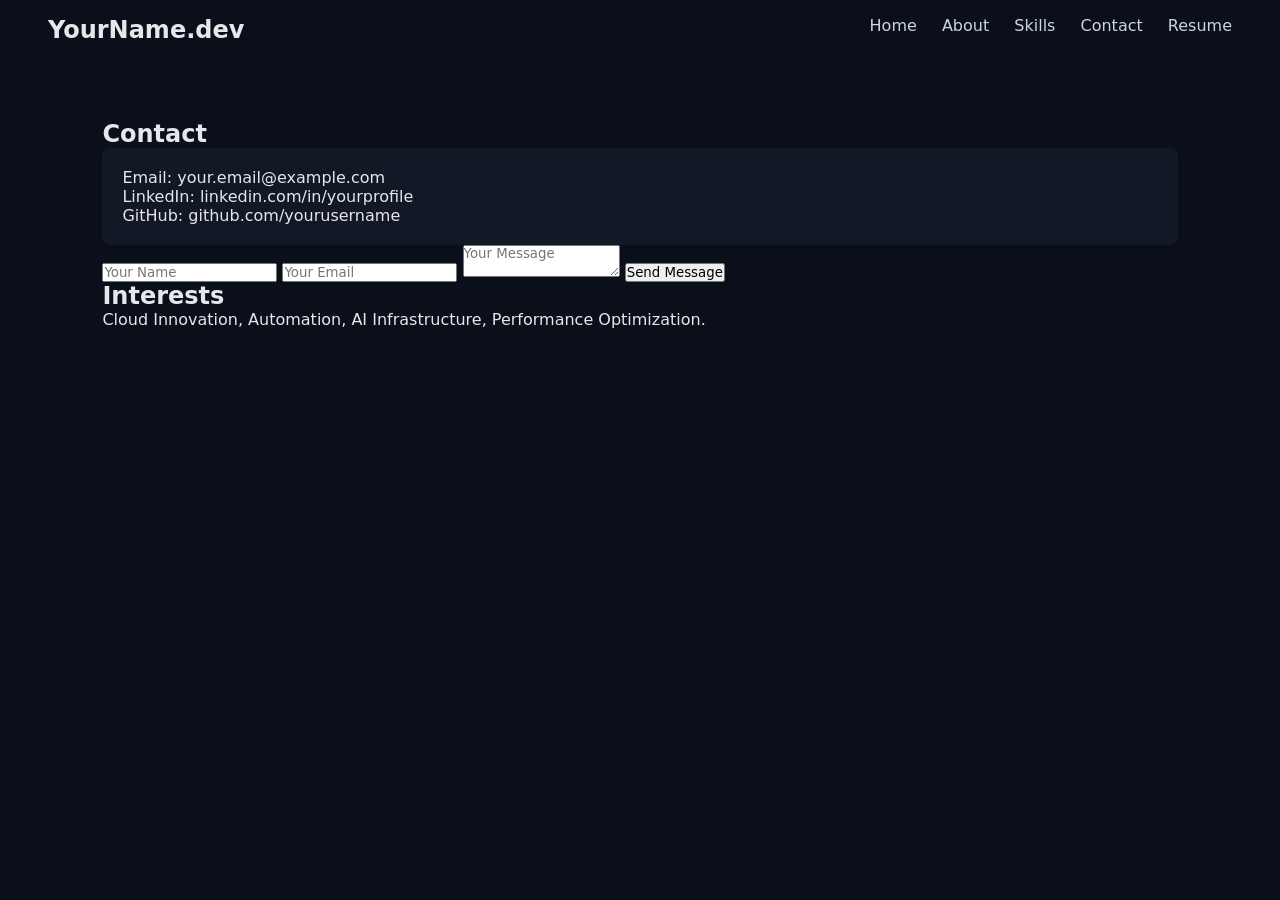
==== contact.html @ be77fde0 "online_profile_v1" ====
<!DOCTYPE html>
<html lang="en">
<head>
  <meta charset="UTF-8">
  <meta name="description" content="Contact DevOps Engineer">
  <meta name="viewport" content="width=device-width, initial-scale=1.0">
  <title>Contact | DevOps Portfolio</title>
  <link rel="stylesheet" href="styles.css">
</head>
<body>

<header class="navbar">
  <h2 class="logo">YourName.dev</h2>
  <nav>
    <a href="index.html">Home</a>
    <a href="about.html">About</a>
    <a href="skills.html">Skills</a>
    <a href="contact.html">Contact</a>
    <a href="resume.html">Resume</a>
  </nav>
</header>

<section class="page-section">
  <h1>Contact</h1>

  <div class="contact-card">
    <p>Email: your.email@example.com</p>
    <p>LinkedIn: linkedin.com/in/yourprofile</p>
    <p>GitHub: github.com/yourusername</p>
  </div>

  <form action="mailto:your.email@example.com" method="post" enctype="text/plain">
    <input type="text" placeholder="Your Name" required>
    <input type="email" placeholder="Your Email" required>
    <textarea placeholder="Your Message" required></textarea>
    <button type="submit">Send Message</button>
  </form>

  <h2>Interests</h2>
  <p>Cloud Innovation, Automation, AI Infrastructure, Performance Optimization.</p>

</section>

<script src="script.js"></script>
</body>
</html>
---- styles.css ----
:root {
  --bg: #0b0f1a;
  --card: #121826;
  --accent: #00d1ff;
  --text: #e5e7eb;
}

* {
  margin: 0;
  padding: 0;
  box-sizing: border-box;
  font-family: Inter, system-ui, sans-serif;
}

body {
  background: var(--bg);
  color: var(--text);
}

.navbar {
  display: flex;
  justify-content: space-between;
  padding: 1rem 3rem;
  position: fixed;
  width: 100%;
  backdrop-filter: blur(10px);
}

.navbar a {
  color: #cbd5e1;
  margin-left: 20px;
  text-decoration: none;
}

.hero {
  min-height: 100vh;
  background-size: cover;
  display: flex;
  align-items: center;
  padding: 4rem;
}

.hero-content {
  max-width: 700px;
}

.hero h1 {
  font-size: 3rem;
}

.cta-buttons a {
  display: inline-block;
  margin-right: 10px;
  margin-top: 20px;
  padding: 10px 18px;
  border-radius: 6px;
  background: var(--accent);
  color: #000;
  text-decoration: none;
  transition: transform 0.2s ease;
}

.cta-buttons a:hover {
  transform: translateY(-2px);
}

.footer {
  text-align: center;
  padding: 20px;
  background: rgba(0, 0, 0, 0.6);
}

.footer a {
  text-decoration: none;
}

.github-logo {
  width: 32px;
  height: auto;
  transition: transform 0.2s ease;
}

.github-logo:hover {
    transform: scale(1.1);
}

.page-section {
  padding: 120px 8%;
}

.profile-container {
  display: flex;
  gap: 40px;
  flex-wrap: wrap;
}

.profile-img {
  width: 250px;
  border-radius: 10px;
}

.info-grid {
  display: grid;
  grid-template-columns: repeat(auto-fit, minmax(250px,1fr));
  gap: 20px;
  margin-top: 40px;
}

.info-card, .project-card, .contact-card {
  background: var(--card);
  padding: 20px;
  border-radius: 8px;
}

.tags span {
  display: inline-block;
  background: #1f2937;
  padding: 6px 12px;
  border-radius: 20px;
  margin: 5px;
  font-size: 0.9rem;
}

.card-grid {
  display: grid;
  grid-template-columns: repeat(auto-fit, minmax(280px,1fr));
  gap: 20px;
}

.timeline-item {
  margin-top: 20px;
  padding: 20px;
  background: var(--card);
  border-left: 3px solid var(--accent);
}

.expand-content {
  display: none;
  margin-top: 10px;
}

.expand-btn {
  margin-top: 10px;
  background: var(--accent);
  border: none;
  padding: 6px 12px;
  cursor: pointer;
}

.fade-in {
  opacity: 0;
  transform: translateY(20px);
  transition: all 0.8s ease;
}

.fade-in.visible {
  opacity: 1;
  transform: translateY(0);
}
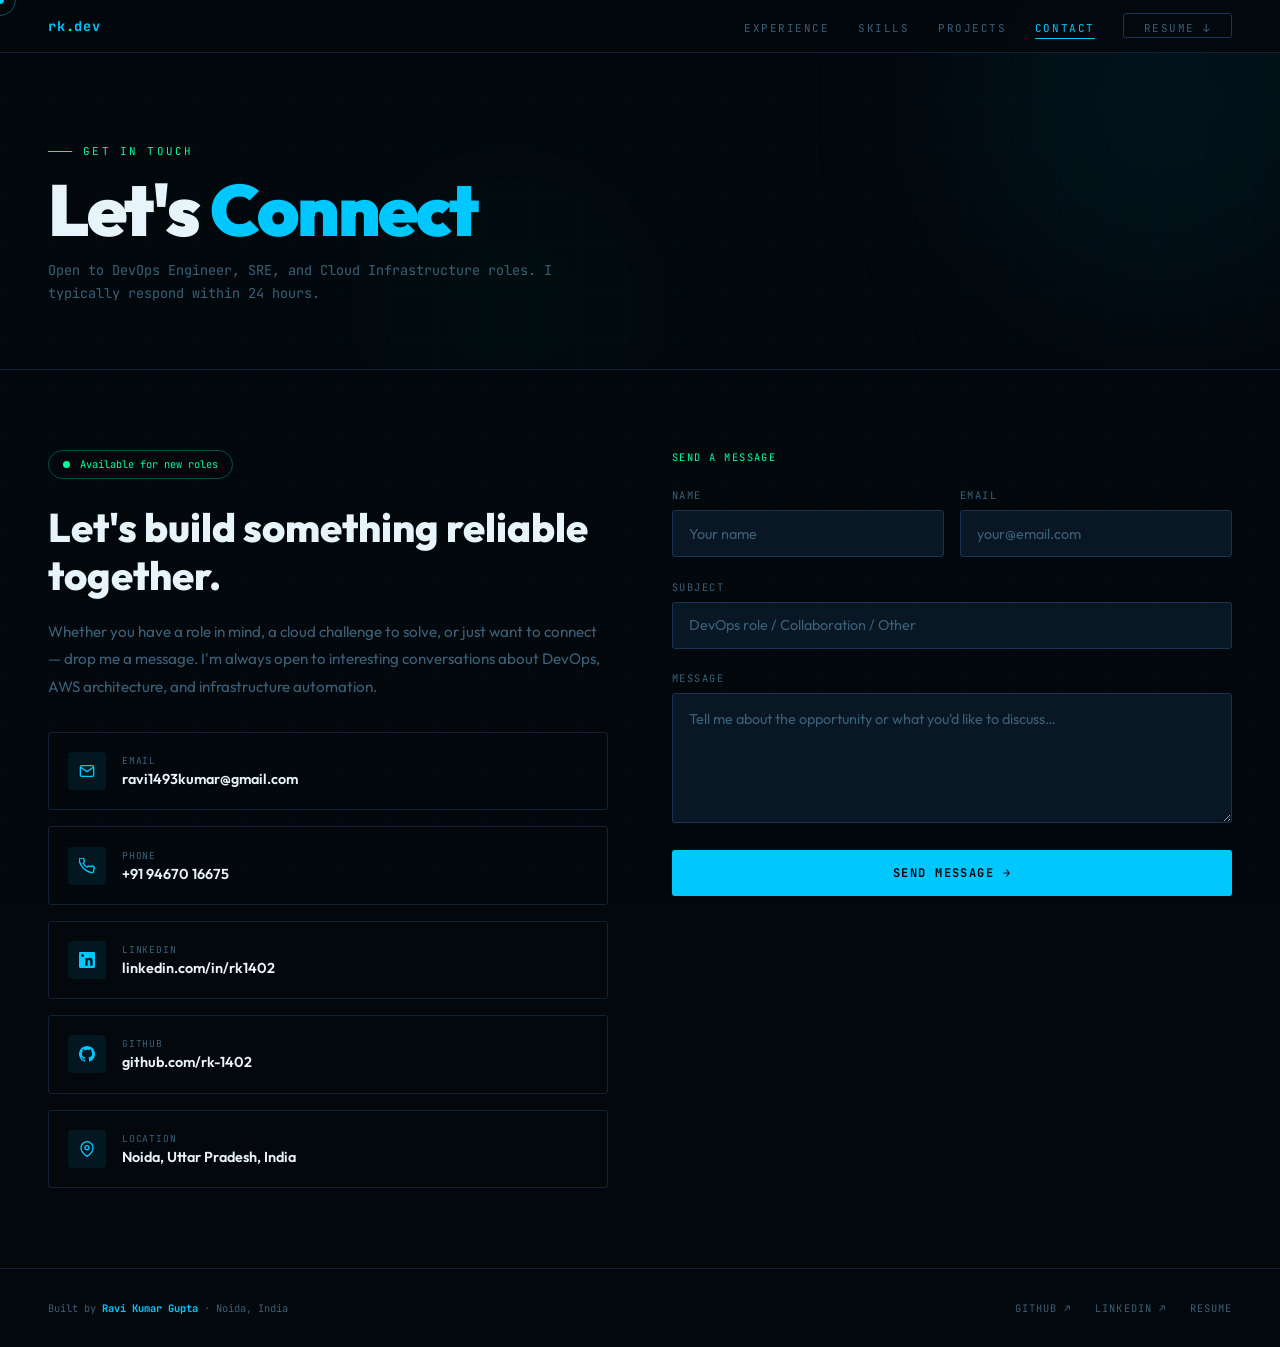
==== commit 5432a023: "initial commit" ====
--- a/contact.html
+++ b/contact.html
@@ -1,46 +1,168 @@
 <!DOCTYPE html>
 <html lang="en">
 <head>
-  <meta charset="UTF-8">
-  <meta name="description" content="Contact DevOps Engineer">
-  <meta name="viewport" content="width=device-width, initial-scale=1.0">
-  <title>Contact | DevOps Portfolio</title>
-  <link rel="stylesheet" href="styles.css">
+  <meta charset="UTF-8" />
+  <meta name="description" content="Contact Ravi Kumar Gupta — DevOps & Cloud Engineer. Available for new opportunities." />
+  <meta name="viewport" content="width=device-width, initial-scale=1.0" />
+  <title>Contact | Ravi Kumar Gupta</title>
+  <link rel="stylesheet" href="styles.css" />
+  <style>
+    /* Contact form styles */
+    .form-group { margin-bottom: 1.4rem; }
+    .form-label { font-family: var(--mono); font-size: .65rem; color: var(--muted); letter-spacing: .14em; text-transform: uppercase; display: block; margin-bottom: .5rem; }
+    .form-input, .form-textarea {
+      width: 100%; background: var(--surface); border: 1px solid var(--border2);
+      color: var(--bright); font-family: var(--body); font-size: .9rem;
+      padding: .85rem 1rem; border-radius: var(--radius); outline: none;
+      transition: border-color .2s; cursor: none;
+    }
+    .form-input:focus, .form-textarea:focus { border-color: var(--accent); background: var(--bg2); }
+    .form-textarea { resize: vertical; min-height: 130px; line-height: 1.6; }
+    .form-input::placeholder, .form-textarea::placeholder { color: var(--muted); }
+    .form-submit {
+      width: 100%; padding: .95rem; background: var(--accent); color: var(--bg);
+      font-family: var(--mono); font-size: .75rem; font-weight: 700;
+      letter-spacing: .12em; text-transform: uppercase; border: none;
+      border-radius: var(--radius); cursor: none; transition: all .2s;
+    }
+    .form-submit:hover { background: #fff; box-shadow: 0 0 32px rgba(0,200,255,.4); transform: translateY(-2px); }
+    .form-submit:disabled { opacity: .6; transform: none; }
+    .availability-badge {
+      display: inline-flex; align-items: center; gap: .6rem;
+      font-family: var(--mono); font-size: .65rem; color: var(--green);
+      border: 1px solid rgba(0,255,157,.3); padding: .4rem .9rem;
+      border-radius: 20px; margin-bottom: 1.5rem;
+    }
+    .availability-badge::before { content: ''; display: inline-block; width: 7px; height: 7px; background: var(--green); border-radius: 50%; animation: pulse 2s ease-in-out infinite; }
+    @keyframes pulse { 0%,100%{box-shadow:0 0 0 0 rgba(0,255,157,.4)} 50%{box-shadow:0 0 0 6px rgba(0,255,157,0)} }
+  </style>
 </head>
 <body>
 
-<header class="navbar">
-  <h2 class="logo">YourName.dev</h2>
-  <nav>
-    <a href="index.html">Home</a>
-    <a href="about.html">About</a>
-    <a href="skills.html">Skills</a>
-    <a href="contact.html">Contact</a>
-    <a href="resume.html">Resume</a>
-  </nav>
-</header>
+<div id="cur"></div>
+<div id="cur2"></div>
 
-<section class="page-section">
-  <h1>Contact</h1>
+<nav>
+  <a href="index.html" class="logo">rk<em>.</em>dev</a>
+  <ul class="nav-links">
+    <li><a href="experience.html">Experience</a></li>
+    <li><a href="skills.html">Skills</a></li>
+    <li><a href="projects.html">Projects</a></li>
+    <li><a href="contact.html">Contact</a></li>
+    <li><a href="resume.html" class="nav-btn">Resume ↓</a></li>
+  </ul>
+</nav>
 
-  <div class="contact-card">
-    <p>Email: your.email@example.com</p>
-    <p>LinkedIn: linkedin.com/in/yourprofile</p>
-    <p>GitHub: github.com/yourusername</p>
+<div class="page-header">
+  <div class="orb orb1"></div>
+  <div class="orb orb2"></div>
+  <div class="page-eyebrow">Get in Touch</div>
+  <h1 class="page-title">Let's <span class="hl">Connect</span></h1>
+  <p class="page-sub">Open to DevOps Engineer, SRE, and Cloud Infrastructure roles. I typically respond within 24 hours.</p>
+</div>
+
+<section class="section">
+  <div class="contact-grid reveal">
+
+    <!-- LEFT: CTA + info -->
+    <div>
+      <div class="availability-badge">Available for new roles</div>
+      <div class="contact-cta">
+        <h3>Let's build something reliable together.</h3>
+        <p>Whether you have a role in mind, a cloud challenge to solve, or just want to connect — drop me a message. I'm always open to interesting conversations about DevOps, AWS architecture, and infrastructure automation.</p>
+      </div>
+
+      <div class="contact-info" style="margin-top:2rem;">
+        <a href="mailto:ravi1493kumar@gmail.com" class="contact-row">
+          <div class="contact-icon">
+            <svg width="16" height="16" viewBox="0 0 24 24" fill="none" stroke="#00c8ff" stroke-width="2"><path d="M4 4h16c1.1 0 2 .9 2 2v12c0 1.1-.9 2-2 2H4c-1.1 0-2-.9-2-2V6c0-1.1.9-2 2-2z"/><polyline points="22,6 12,13 2,6"/></svg>
+          </div>
+          <div>
+            <div class="contact-label">Email</div>
+            <div class="contact-val">ravi1493kumar@gmail.com</div>
+          </div>
+        </a>
+
+        <a href="tel:+919467016675" class="contact-row">
+          <div class="contact-icon">
+            <svg width="16" height="16" viewBox="0 0 24 24" fill="none" stroke="#00c8ff" stroke-width="2"><path d="M22 16.92v3a2 2 0 01-2.18 2 19.79 19.79 0 01-8.63-3.07A19.5 19.5 0 013.07 10.8 19.79 19.79 0 01.22 2.18 2 2 0 012.2 0h3a2 2 0 012 1.72c.127.96.361 1.903.7 2.81a2 2 0 01-.45 2.11L6.09 7.91a16 16 0 006 6l1.27-1.27a2 2 0 012.11-.45c.907.339 1.85.573 2.81.7A2 2 0 0122 16.92z"/></svg>
+          </div>
+          <div>
+            <div class="contact-label">Phone</div>
+            <div class="contact-val">+91 94670 16675</div>
+          </div>
+        </a>
+
+        <a href="https://linkedin.com/in/rk1402" target="_blank" rel="noopener" class="contact-row">
+          <div class="contact-icon">
+            <svg width="16" height="16" viewBox="0 0 24 24" fill="#00c8ff"><path d="M20.45 20.45h-3.55v-5.57c0-1.33-.03-3.04-1.85-3.04-1.85 0-2.14 1.45-2.14 2.94v5.67H9.36V9h3.41v1.56h.05c.47-.9 1.63-1.85 3.36-1.85 3.59 0 4.25 2.36 4.25 5.43v6.31zM5.34 7.43a2.06 2.06 0 110-4.12 2.06 2.06 0 010 4.12zM3.56 20.45h3.55V9H3.56v11.45zM22.22 0H1.77C.79 0 0 .77 0 1.72v20.56C0 23.23.79 24 1.77 24h20.45c.98 0 1.78-.77 1.78-1.72V1.72C24 .77 23.2 0 22.22 0z"/></svg>
+          </div>
+          <div>
+            <div class="contact-label">LinkedIn</div>
+            <div class="contact-val">linkedin.com/in/rk1402</div>
+          </div>
+        </a>
+
+        <a href="https://github.com/rk-1402" target="_blank" rel="noopener" class="contact-row">
+          <div class="contact-icon">
+            <svg width="16" height="16" viewBox="0 0 24 24" fill="#00c8ff"><path d="M12 0C5.37 0 0 5.37 0 12c0 5.3 3.44 9.8 8.2 11.38.6.11.82-.26.82-.58v-2.03c-3.34.72-4.04-1.61-4.04-1.61-.55-1.39-1.34-1.76-1.34-1.76-1.09-.75.08-.73.08-.73 1.2.08 1.84 1.24 1.84 1.24 1.07 1.83 2.8 1.3 3.49 1 .11-.78.42-1.3.76-1.6-2.67-.3-5.47-1.33-5.47-5.93 0-1.31.47-2.38 1.24-3.22-.13-.3-.54-1.52.12-3.18 0 0 1.01-.32 3.3 1.23a11.5 11.5 0 013-.4c1.02 0 2.04.13 3 .4 2.28-1.55 3.29-1.23 3.29-1.23.66 1.66.25 2.88.12 3.18.77.84 1.24 1.91 1.24 3.22 0 4.61-2.81 5.63-5.48 5.92.43.37.81 1.1.81 2.22v3.29c0 .32.22.7.82.58C20.56 21.8 24 17.3 24 12c0-6.63-5.37-12-12-12z"/></svg>
+          </div>
+          <div>
+            <div class="contact-label">GitHub</div>
+            <div class="contact-val">github.com/rk-1402</div>
+          </div>
+        </a>
+
+        <div class="contact-row" style="cursor:none;">
+          <div class="contact-icon">
+            <svg width="16" height="16" viewBox="0 0 24 24" fill="none" stroke="#00c8ff" stroke-width="2"><path d="M21 10c0 7-9 13-9 13s-9-6-9-13a9 9 0 0118 0z"/><circle cx="12" cy="10" r="3"/></svg>
+          </div>
+          <div>
+            <div class="contact-label">Location</div>
+            <div class="contact-val">Noida, Uttar Pradesh, India</div>
+          </div>
+        </div>
+      </div>
+    </div>
+
+    <!-- RIGHT: Form -->
+    <div class="reveal reveal-delay-2">
+      <p style="font-family:var(--mono);font-size:.65rem;color:var(--green);letter-spacing:.14em;text-transform:uppercase;margin-bottom:1.5rem;">Send a Message</p>
+      <form id="contact-form" novalidate>
+        <div style="display:grid;grid-template-columns:1fr 1fr;gap:1rem;">
+          <div class="form-group">
+            <label class="form-label" for="name">Name</label>
+            <input class="form-input" id="name" type="text" placeholder="Your name" required />
+          </div>
+          <div class="form-group">
+            <label class="form-label" for="email">Email</label>
+            <input class="form-input" id="email" type="email" placeholder="your@email.com" required />
+          </div>
+        </div>
+        <div class="form-group">
+          <label class="form-label" for="subject">Subject</label>
+          <input class="form-input" id="subject" type="text" placeholder="DevOps role / Collaboration / Other" />
+        </div>
+        <div class="form-group">
+          <label class="form-label" for="message">Message</label>
+          <textarea class="form-textarea" id="message" placeholder="Tell me about the opportunity or what you'd like to discuss…" required></textarea>
+        </div>
+        <button type="submit" class="form-submit">Send Message →</button>
+      </form>
+    </div>
+
   </div>
+</section>
 
-  <form action="mailto:your.email@example.com" method="post" enctype="text/plain">
-    <input type="text" placeholder="Your Name" required>
-    <input type="email" placeholder="Your Email" required>
-    <textarea placeholder="Your Message" required></textarea>
-    <button type="submit">Send Message</button>
-  </form>
-
-  <h2>Interests</h2>
-  <p>Cloud Innovation, Automation, AI Infrastructure, Performance Optimization.</p>
-
-</section>
+<footer>
+  <div class="foot-l">Built by <strong>Ravi Kumar Gupta</strong> · Noida, India</div>
+  <div class="foot-r">
+    <a href="https://github.com/rk-1402" target="_blank" rel="noopener" class="foot-link">GitHub ↗</a>
+    <a href="https://linkedin.com/in/rk1402" target="_blank" rel="noopener" class="foot-link">LinkedIn ↗</a>
+    <a href="resume.html" class="foot-link">Resume</a>
+  </div>
+</footer>
 
 <script src="script.js"></script>
 </body>
-</html>+</html>
--- a/styles.css
+++ b/styles.css
@@ -1,159 +1,444 @@
+/* ═══════════════════════════════════════════════
+   RK.DEV — Shared Stylesheet
+   ═══════════════════════════════════════════════ */
+
+@import url('https://fonts.googleapis.com/css2?family=JetBrains+Mono:wght@300;400;500;700&family=Outfit:wght@300;400;600;800;900&display=swap');
+
+/* ── RESET & TOKENS ── */
+*, *::before, *::after { box-sizing: border-box; margin: 0; padding: 0; }
+
 :root {
-  --bg: #0b0f1a;
-  --card: #121826;
-  --accent: #00d1ff;
-  --text: #e5e7eb;
-}
-
-* {
-  margin: 0;
-  padding: 0;
-  box-sizing: border-box;
-  font-family: Inter, system-ui, sans-serif;
-}
+  --bg:       #03080d;
+  --bg2:      #060f18;
+  --surface:  #091623;
+  --border:   #112236;
+  --border2:  #1a3352;
+  --accent:   #00c8ff;
+  --green:    #00ff9d;
+  --amber:    #ffb800;
+  --red:      #ff4d6a;
+  --text:     #8fb8d0;
+  --bright:   #e8f4fb;
+  --muted:    #3a6078;
+  --mono:     'JetBrains Mono', monospace;
+  --body:     'Outfit', sans-serif;
+  --radius:   3px;
+}
+
+html { scroll-behavior: smooth; }
 
 body {
   background: var(--bg);
   color: var(--text);
-}
-
-.navbar {
-  display: flex;
-  justify-content: space-between;
+  font-family: var(--body);
+  overflow-x: hidden;
+  cursor: none;
+  min-height: 100vh;
+}
+
+/* ── GLOBAL TEXTURES ── */
+body::before {
+  content: '';
+  position: fixed; inset: 0; pointer-events: none; z-index: 1;
+  background: repeating-linear-gradient(
+    0deg, transparent, transparent 2px,
+    rgba(0,0,0,.07) 2px, rgba(0,0,0,.07) 4px
+  );
+}
+body::after {
+  content: '';
+  position: fixed; inset: 0; pointer-events: none; z-index: 0;
+  background-image:
+    linear-gradient(rgba(0,200,255,.022) 1px, transparent 1px),
+    linear-gradient(90deg, rgba(0,200,255,.022) 1px, transparent 1px);
+  background-size: 48px 48px;
+}
+
+/* ── CUSTOM CURSOR ── */
+#cur {
+  position: fixed; width: 8px; height: 8px;
+  background: var(--accent); border-radius: 50%;
+  pointer-events: none; z-index: 9999;
+  transform: translate(-50%,-50%); mix-blend-mode: screen;
+}
+#cur2 {
+  position: fixed; width: 32px; height: 32px;
+  border: 1px solid var(--accent); border-radius: 50%;
+  pointer-events: none; z-index: 9998;
+  transform: translate(-50%,-50%);
+  opacity: .4;
+  transition: width .15s, height .15s, border-color .15s, opacity .15s;
+}
+
+/* ── NAVBAR ── */
+nav {
+  position: fixed; top: 0; left: 0; right: 0; z-index: 200;
+  display: flex; align-items: center; justify-content: space-between;
   padding: 1rem 3rem;
-  position: fixed;
+  background: rgba(3,8,13,.92); backdrop-filter: blur(16px);
+  border-bottom: 1px solid var(--border);
+}
+.logo {
+  font-family: var(--mono); font-size: .85rem; font-weight: 700;
+  color: var(--accent); text-decoration: none; letter-spacing: .06em;
+}
+.logo em { color: var(--green); font-style: normal; }
+
+.nav-links { display: flex; gap: 1.8rem; list-style: none; align-items: center; }
+.nav-links a {
+  font-family: var(--mono); font-size: .68rem; color: var(--muted);
+  text-decoration: none; letter-spacing: .14em; text-transform: uppercase;
+  transition: color .2s; position: relative; padding-bottom: 2px;
+}
+.nav-links a::after {
+  content: ''; position: absolute; bottom: -2px; left: 0; right: 0;
+  height: 1px; background: var(--accent);
+  transform: scaleX(0); transition: transform .2s;
+}
+.nav-links a:hover { color: var(--accent); }
+.nav-links a:hover::after,
+.nav-links a.active::after { transform: scaleX(1); }
+.nav-links a.active { color: var(--accent); }
+
+.nav-btn {
+  font-family: var(--mono); font-size: .68rem; letter-spacing: .12em;
+  text-transform: uppercase; text-decoration: none;
+  padding: .45rem 1.2rem; border: 1px solid var(--border2);
+  color: var(--bright); background: transparent;
+  transition: all .2s; border-radius: var(--radius);
+}
+.nav-btn:hover {
+  border-color: var(--accent); color: var(--accent);
+  background: rgba(0,200,255,.06);
+}
+
+/* ── PAGE HEADER (used on inner pages) ── */
+.page-header {
+  padding: 9rem 3rem 4rem;
+  position: relative; z-index: 2;
+  border-bottom: 1px solid var(--border);
+  overflow: hidden;
+}
+.page-header .orb {
+  position: absolute; border-radius: 50%; pointer-events: none;
+  filter: blur(90px); animation: drift 12s ease-in-out infinite;
+}
+.page-header .orb1 { width: 400px; height: 400px; background: rgba(0,200,255,.06); top: -100px; right: -80px; }
+.page-header .orb2 { width: 250px; height: 250px; background: rgba(0,255,157,.04); bottom: -60px; left: 30%; animation-delay: -6s; }
+
+.page-eyebrow {
+  font-family: var(--mono); font-size: .68rem; color: var(--green);
+  letter-spacing: .2em; text-transform: uppercase; margin-bottom: 1rem;
+  display: flex; align-items: center; gap: .7rem;
+  opacity: 0; animation: fadeUp .6s ease .1s forwards;
+}
+.page-eyebrow::before { content: ''; display: inline-block; width: 24px; height: 1px; background: var(--green); }
+
+.page-title {
+  font-family: var(--body); font-size: clamp(2.5rem, 6vw, 4.5rem);
+  font-weight: 900; color: var(--bright); line-height: 1;
+  letter-spacing: -.03em; margin-bottom: .6rem;
+  opacity: 0; animation: fadeUp .6s ease .25s forwards;
+}
+.page-title .hl { color: var(--accent); }
+
+.page-sub {
+  font-family: var(--mono); font-size: .85rem; color: var(--muted);
+  max-width: 560px; line-height: 1.7; margin-top: .8rem;
+  opacity: 0; animation: fadeUp .6s ease .4s forwards;
+}
+
+/* ── SECTION ── */
+.section { padding: 5rem 3rem; position: relative; z-index: 2; border-bottom: 1px solid var(--border); }
+.section:last-of-type { border-bottom: none; }
+
+.sec-label {
+  font-family: var(--mono); font-size: .65rem; color: var(--green);
+  letter-spacing: .2em; text-transform: uppercase; margin-bottom: .8rem;
+  display: flex; align-items: center; gap: .8rem;
+}
+.sec-label::after { content: ''; flex: 1; height: 1px; background: var(--border); }
+
+.sec-title {
+  font-family: var(--body); font-size: clamp(1.6rem, 3.5vw, 2.5rem);
+  font-weight: 800; color: var(--bright); margin-bottom: 2.5rem;
+}
+
+/* ── BUTTONS ── */
+.btn {
+  font-family: var(--mono); font-size: .72rem; letter-spacing: .12em;
+  text-transform: uppercase; text-decoration: none; border-radius: var(--radius);
+  padding: .75rem 1.7rem; display: inline-flex; align-items: center; gap: .5rem;
+  transition: all .2s; cursor: none;
+}
+.btn-solid { background: var(--accent); color: var(--bg); font-weight: 700; border: none; }
+.btn-solid:hover { background: #fff; box-shadow: 0 0 32px rgba(0,200,255,.4); transform: translateY(-2px); }
+.btn-ghost { border: 1px solid var(--border2); color: var(--text); background: transparent; }
+.btn-ghost:hover { border-color: var(--accent); color: var(--accent); background: rgba(0,200,255,.05); transform: translateY(-2px); }
+.btn-green { background: var(--green); color: var(--bg); font-weight: 700; border: none; }
+.btn-green:hover { background: #fff; box-shadow: 0 0 32px rgba(0,255,157,.35); transform: translateY(-2px); }
+
+/* ── TAGS ── */
+.tag {
+  font-family: var(--mono); font-size: .62rem; padding: .25rem .65rem;
+  border: 1px solid var(--border2); color: var(--text); border-radius: 2px;
+  letter-spacing: .06em; transition: all .15s; display: inline-block;
+}
+.tag:hover { border-color: var(--accent); color: var(--accent); }
+
+/* ── TICKER ── */
+.ticker { border-top: 1px solid var(--border); border-bottom: 1px solid var(--border); overflow: hidden; position: relative; z-index: 2; }
+.ticker::before { content: ''; position: absolute; left: 0; top: 0; bottom: 0; width: 60px; background: linear-gradient(to right, var(--bg), transparent); z-index: 1; }
+.ticker::after  { content: ''; position: absolute; right: 0; top: 0; bottom: 0; width: 60px; background: linear-gradient(to left, var(--bg), transparent); z-index: 1; }
+.ticker-track { display: flex; width: max-content; animation: ticker 35s linear infinite; padding: .9rem 0; }
+.t-item {
+  font-family: var(--mono); font-size: .65rem; letter-spacing: .14em;
+  text-transform: uppercase; color: var(--muted); padding: 0 2rem;
+  border-right: 1px solid var(--border); white-space: nowrap;
+  display: flex; align-items: center; gap: .4rem;
+}
+.t-item span { color: var(--accent); }
+
+/* ── FOOTER ── */
+footer {
+  padding: 2rem 3rem; display: flex; justify-content: space-between;
+  align-items: center; flex-wrap: wrap; gap: 1rem;
+  border-top: 1px solid var(--border); position: relative; z-index: 2;
+}
+.foot-l { font-family: var(--mono); font-size: .65rem; color: var(--muted); }
+.foot-l strong { color: var(--accent); }
+.foot-r { display: flex; gap: 1.5rem; }
+.foot-link {
+  font-family: var(--mono); font-size: .65rem; color: var(--muted);
+  text-decoration: none; letter-spacing: .1em; text-transform: uppercase;
+  transition: color .2s; display: flex; align-items: center; gap: .4rem;
+}
+.foot-link:hover { color: var(--accent); }
+
+/* ── SCROLL REVEAL ── */
+.reveal { opacity: 0; transform: translateY(24px); transition: opacity .65s ease, transform .65s ease; }
+.reveal.on { opacity: 1; transform: translateY(0); }
+.reveal-delay-1 { transition-delay: .1s; }
+.reveal-delay-2 { transition-delay: .2s; }
+.reveal-delay-3 { transition-delay: .3s; }
+
+/* ── ANIMATIONS ── */
+@keyframes fadeUp   { from { opacity:0; transform: translateY(20px); } to { opacity:1; transform: translateY(0); } }
+@keyframes fadeLeft { from { opacity:0; transform: translateX(40px); } to { opacity:1; transform: translateX(0); } }
+@keyframes drift    { 0%,100% { transform:translate(0,0) scale(1); } 50% { transform:translate(-40px,30px) scale(1.1); } }
+@keyframes ticker   { 0% { transform:translateX(0); } 100% { transform:translateX(-50%); } }
+@keyframes pulse    { 0%,100% { opacity:.6; transform:scale(1); } 50% { opacity:1; transform:scale(1.05); } }
+@keyframes blink    { 0%,100% { opacity:1; } 50% { opacity:0; } }
+@keyframes spin     { from { transform:rotate(0deg); } to { transform:rotate(360deg); } }
+
+/* ════════════════════════════════════════
+   INDEX / HERO
+   ════════════════════════════════════════ */
+.hero {
+  min-height: 100vh; display: flex; align-items: center;
+  padding: 8rem 3rem 4rem; position: relative; overflow: hidden; z-index: 2;
+}
+.orb { position: absolute; border-radius: 50%; pointer-events: none; filter: blur(80px); animation: drift 10s ease-in-out infinite; }
+.orb1 { width: 500px; height: 500px; background: rgba(0,200,255,.06); top: -100px; right: -100px; }
+.orb2 { width: 300px; height: 300px; background: rgba(0,255,157,.04); bottom: 50px; right: 200px; animation-delay: -5s; animation-direction: reverse; }
+.hero-layout { display: grid; grid-template-columns: 1fr 380px; gap: 4rem; width: 100%; max-width: 1200px; align-items: center; }
+.hero-eyebrow {
+  font-family: var(--mono); font-size: .68rem; color: var(--green);
+  letter-spacing: .2em; text-transform: uppercase; margin-bottom: 1.2rem;
+  display: flex; align-items: center; gap: .7rem;
+  opacity: 0; animation: fadeUp .6s ease .1s forwards;
+}
+.hero-eyebrow::before { content: ''; display: inline-block; width: 28px; height: 1px; background: var(--green); }
+.hero h1 {
+  font-family: var(--body); font-size: clamp(3rem,6.5vw,5.5rem);
+  font-weight: 900; line-height: 1; color: var(--bright);
+  letter-spacing: -.03em; margin-bottom: .5rem;
+  opacity: 0; animation: fadeUp .6s ease .25s forwards;
+}
+.hero h1 .hl { color: var(--accent); }
+.hero-role {
+  font-family: var(--mono); font-size: clamp(.8rem,1.5vw,1rem);
+  color: var(--muted); letter-spacing: .06em; margin-bottom: 2rem;
+  opacity: 0; animation: fadeUp .6s ease .4s forwards;
+}
+.hero-role span { color: var(--amber); }
+.hero-bio { font-size: 1rem; color: var(--text); line-height: 1.8; max-width: 520px; margin-bottom: 2.5rem; opacity: 0; animation: fadeUp .6s ease .55s forwards; }
+.hero-meta { display: flex; gap: 1.5rem; flex-wrap: wrap; margin-bottom: 2.5rem; opacity: 0; animation: fadeUp .6s ease .65s forwards; }
+.meta-chip { font-family: var(--mono); font-size: .65rem; color: var(--muted); display: flex; align-items: center; gap: .4rem; letter-spacing: .08em; }
+.meta-chip svg { color: var(--accent); flex-shrink: 0; }
+.cta-row { display: flex; gap: 1rem; flex-wrap: wrap; opacity: 0; animation: fadeUp .6s ease .75s forwards; }
+
+/* Terminal widget */
+.terminal { background: var(--surface); border: 1px solid var(--border2); border-radius: 8px; overflow: hidden; font-family: var(--mono); font-size: .72rem; opacity: 0; animation: fadeLeft .7s ease .9s forwards; box-shadow: 0 0 60px rgba(0,200,255,.08); }
+.t-bar { background: #0a1e30; padding: .65rem 1rem; display: flex; align-items: center; gap: .5rem; border-bottom: 1px solid var(--border); }
+.dot { width: 9px; height: 9px; border-radius: 50%; }
+.t-bar .ttl { color: var(--muted); font-size: .62rem; margin-left: auto; }
+.t-body { padding: 1.2rem; line-height: 2.1; }
+.t-p { color: var(--green); }
+.t-c { color: var(--bright); }
+.t-o { color: var(--muted); }
+.t-a { color: var(--accent); }
+.t-w { color: var(--amber); }
+.blink { display: inline-block; width: 6px; height: 12px; background: var(--accent); vertical-align: middle; animation: blink 1s step-end infinite; }
+
+/* Stats bar */
+.stats { display: grid; grid-template-columns: repeat(4,1fr); position: relative; z-index: 2; }
+.stat { padding: 3rem 2.5rem; border-right: 1px solid var(--border); border-bottom: 1px solid var(--border); position: relative; overflow: hidden; transition: background .3s; }
+.stat:last-child { border-right: none; }
+.stat:hover { background: rgba(0,200,255,.03); }
+.stat-n { font-family: var(--body); font-size: 3.5rem; font-weight: 900; color: var(--bright); line-height: 1; margin-bottom: .3rem; }
+.stat-n sup { font-size: 1.5rem; color: var(--accent); vertical-align: super; }
+.stat-l { font-family: var(--mono); font-size: .65rem; color: var(--muted); letter-spacing: .1em; text-transform: uppercase; }
+.stat-bg { position: absolute; bottom: .8rem; right: 1.2rem; font-size: 2.5rem; opacity: .04; }
+
+/* ════════════════════════════════════════
+   EXPERIENCE PAGE
+   ════════════════════════════════════════ */
+.exp-item { display: grid; grid-template-columns: 220px 1fr; border-bottom: 1px solid var(--border); padding: 2.5rem 0; gap: 3rem; }
+.exp-item:last-child { border-bottom: none; }
+.exp-left { padding-right: 2rem; border-right: 1px solid var(--border); }
+.exp-period { font-family: var(--mono); font-size: .65rem; color: var(--accent); letter-spacing: .1em; text-transform: uppercase; margin-bottom: .4rem; }
+.exp-company { font-size: .9rem; font-weight: 700; color: var(--bright); margin-bottom: .2rem; }
+.exp-loc { font-family: var(--mono); font-size: .6rem; color: var(--muted); margin-bottom: .8rem; }
+.exp-badge { display: inline-flex; align-items: center; gap: .3rem; font-family: var(--mono); font-size: .58rem; padding: .2rem .5rem; border: 1px solid var(--green); color: var(--green); border-radius: 2px; letter-spacing: .06em; }
+.exp-role { font-size: 1.15rem; font-weight: 700; color: var(--bright); margin-bottom: .35rem; }
+.exp-project { font-family: var(--mono); font-size: .65rem; color: var(--amber); letter-spacing: .08em; margin-bottom: 1.2rem; }
+.exp-bullets { list-style: none; display: flex; flex-direction: column; gap: .6rem; }
+.exp-bullets li { font-size: .875rem; color: var(--text); line-height: 1.7; display: flex; gap: .7rem; }
+.exp-bullets li::before { content: '▸'; color: var(--accent); flex-shrink: 0; margin-top: .15rem; font-size: .7rem; }
+
+/* Timeline connector */
+.exp-timeline { position: relative; }
+.exp-timeline::before {
+  content: ''; position: absolute; left: 220px; top: 0; bottom: 0;
+  width: 1px; background: var(--border); z-index: 0;
+}
+
+/* ════════════════════════════════════════
+   SKILLS PAGE
+   ════════════════════════════════════════ */
+.skills-grid { display: grid; grid-template-columns: repeat(auto-fill, minmax(280px,1fr)); gap: 1px; background: var(--border); border: 1px solid var(--border); }
+.skill-cat { background: var(--bg); padding: 1.8rem 2rem; transition: background .25s; }
+.skill-cat:hover { background: var(--surface); }
+.skill-cat-name {
+  font-family: var(--mono); font-size: .65rem; color: var(--accent);
+  letter-spacing: .14em; text-transform: uppercase; margin-bottom: 1rem;
+  display: flex; align-items: center; gap: .5rem;
+}
+.skill-cat-name::before { content: ''; display: inline-block; width: 14px; height: 1px; background: var(--accent); }
+.skill-tags { display: flex; flex-wrap: wrap; gap: .4rem; }
+
+/* Proficiency bars */
+.skill-bar-list { display: flex; flex-direction: column; gap: 1.2rem; }
+.skill-bar-item {}
+.skill-bar-label { display: flex; justify-content: space-between; margin-bottom: .4rem; }
+.skill-bar-name { font-family: var(--mono); font-size: .7rem; color: var(--text); }
+.skill-bar-pct  { font-family: var(--mono); font-size: .7rem; color: var(--accent); }
+.skill-bar-track { height: 3px; background: var(--border2); border-radius: 2px; overflow: hidden; }
+.skill-bar-fill  { height: 100%; background: var(--accent); border-radius: 2px; width: 0; transition: width 1.2s cubic-bezier(.4,0,.2,1); }
+.skill-bar-fill.green { background: var(--green); }
+.skill-bar-fill.amber { background: var(--amber); }
+
+/* ════════════════════════════════════════
+   PROJECTS PAGE
+   ════════════════════════════════════════ */
+.proj-grid { display: grid; grid-template-columns: repeat(auto-fill, minmax(340px,1fr)); gap: 1px; background: var(--border); border: 1px solid var(--border); }
+.proj-card { background: var(--bg); padding: 2.2rem; position: relative; overflow: hidden; transition: background .25s; }
+.proj-card:hover { background: var(--surface); }
+.proj-card:hover .proj-arr { transform: translate(4px,-4px); color: var(--accent); }
+.proj-type { font-family: var(--mono); font-size: .62rem; color: var(--accent); letter-spacing: .12em; text-transform: uppercase; margin-bottom: .8rem; }
+.proj-name { font-size: 1.1rem; font-weight: 700; color: var(--bright); margin-bottom: .6rem; }
+.proj-desc { font-size: .875rem; color: var(--muted); line-height: 1.75; margin-bottom: 1.5rem; }
+.proj-arr { position: absolute; top: 1.5rem; right: 1.5rem; font-size: 1.1rem; color: var(--border2); transition: all .25s; }
+.proj-link { font-family: var(--mono); font-size: .65rem; color: var(--accent); text-decoration: none; display: inline-flex; align-items: center; gap: .3rem; margin-top: .8rem; transition: opacity .2s; }
+.proj-link:hover { text-decoration: underline; opacity: .8; }
+
+/* ════════════════════════════════════════
+   CONTACT PAGE
+   ════════════════════════════════════════ */
+.contact-grid { display: grid; grid-template-columns: 1fr 1fr; gap: 4rem; align-items: start; }
+.contact-cta h3 { font-size: clamp(1.8rem,3.5vw,2.5rem); font-weight: 800; color: var(--bright); line-height: 1.2; margin-bottom: 1.2rem; }
+.contact-cta p { font-size: .95rem; color: var(--muted); line-height: 1.8; margin-bottom: 2rem; }
+.contact-info { display: flex; flex-direction: column; gap: 1rem; }
+.contact-row {
+  display: flex; align-items: center; gap: 1rem; padding: 1.2rem;
+  border: 1px solid var(--border); border-radius: var(--radius);
+  text-decoration: none; transition: all .2s;
+}
+.contact-row:hover { border-color: var(--accent); background: rgba(0,200,255,.04); transform: translateX(4px); }
+.contact-icon { width: 38px; height: 38px; background: rgba(0,200,255,.08); border-radius: 4px; display: flex; align-items: center; justify-content: center; flex-shrink: 0; }
+.contact-label { font-family: var(--mono); font-size: .6rem; color: var(--muted); letter-spacing: .08em; text-transform: uppercase; margin-bottom: .2rem; }
+.contact-val { font-size: .9rem; color: var(--bright); font-weight: 600; }
+
+/* ════════════════════════════════════════
+   RESUME PAGE
+   ════════════════════════════════════════ */
+.resume-layout { display: grid; grid-template-columns: 1fr 300px; gap: 3rem; align-items: start; }
+.resume-preview {
+  border: 1px solid var(--border2); border-radius: 6px; overflow: hidden;
+  background: var(--surface); position: relative;
+}
+.resume-preview-bar { background: #0a1e30; padding: .7rem 1rem; display: flex; align-items: center; gap: .6rem; border-bottom: 1px solid var(--border); }
+.resume-preview-bar span { font-family: var(--mono); font-size: .65rem; color: var(--muted); margin-left: auto; }
+.resume-mock { padding: 2rem; font-family: var(--mono); font-size: .7rem; }
+.rm-name { font-family: var(--body); font-size: 1.6rem; font-weight: 800; color: var(--bright); margin-bottom: .2rem; }
+.rm-title { font-size: .75rem; color: var(--accent); letter-spacing: .08em; margin-bottom: 1rem; }
+.rm-contact-row { display: flex; gap: 1.5rem; flex-wrap: wrap; margin-bottom: 1.5rem; }
+.rm-contact-row span { font-size: .65rem; color: var(--muted); }
+.rm-divider { height: 1px; background: var(--border); margin: 1rem 0; }
+.rm-section-title { font-size: .65rem; color: var(--green); letter-spacing: .14em; text-transform: uppercase; margin-bottom: .7rem; }
+.rm-skill-group { display: flex; flex-wrap: wrap; gap: .3rem; margin-bottom: .8rem; }
+.rm-tag { font-size: .58rem; padding: .15rem .45rem; border: 1px solid var(--border2); color: var(--muted); border-radius: 2px; }
+.rm-exp-row { margin-bottom: .8rem; }
+.rm-exp-title { font-size: .72rem; color: var(--bright); font-weight: 700; }
+.rm-exp-sub { font-size: .62rem; color: var(--accent); margin-bottom: .3rem; }
+.rm-exp-bullet { font-size: .62rem; color: var(--muted); padding-left: .8rem; line-height: 1.6; position: relative; }
+.rm-exp-bullet::before { content: '▸'; position: absolute; left: 0; color: var(--accent); font-size: .55rem; }
+
+.resume-sidebar { display: flex; flex-direction: column; gap: 1.5rem; }
+.resume-card { background: var(--surface); border: 1px solid var(--border); border-radius: 6px; padding: 1.8rem; }
+.resume-card h4 { font-family: var(--mono); font-size: .68rem; color: var(--green); letter-spacing: .14em; text-transform: uppercase; margin-bottom: 1.2rem; }
+.download-btn-big {
+  display: flex; align-items: center; justify-content: center; gap: .8rem;
+  padding: 1.1rem; background: var(--green); color: var(--bg);
+  font-family: var(--mono); font-size: .75rem; font-weight: 700;
+  letter-spacing: .1em; text-transform: uppercase; text-decoration: none;
+  border-radius: var(--radius); transition: all .2s; border: none; cursor: none;
   width: 100%;
-  backdrop-filter: blur(10px);
-}
-
-.navbar a {
-  color: #cbd5e1;
-  margin-left: 20px;
-  text-decoration: none;
-}
-
-.hero {
-  min-height: 100vh;
-  background-size: cover;
-  display: flex;
-  align-items: center;
-  padding: 4rem;
-}
-
-.hero-content {
-  max-width: 700px;
-}
-
-.hero h1 {
-  font-size: 3rem;
-}
-
-.cta-buttons a {
-  display: inline-block;
-  margin-right: 10px;
-  margin-top: 20px;
-  padding: 10px 18px;
-  border-radius: 6px;
-  background: var(--accent);
-  color: #000;
-  text-decoration: none;
-  transition: transform 0.2s ease;
-}
-
-.cta-buttons a:hover {
-  transform: translateY(-2px);
-}
-
-.footer {
-  text-align: center;
-  padding: 20px;
-  background: rgba(0, 0, 0, 0.6);
-}
-
-.footer a {
-  text-decoration: none;
-}
-
-.github-logo {
-  width: 32px;
-  height: auto;
-  transition: transform 0.2s ease;
-}
-
-.github-logo:hover {
-    transform: scale(1.1);
-}
-
-.page-section {
-  padding: 120px 8%;
-}
-
-.profile-container {
-  display: flex;
-  gap: 40px;
-  flex-wrap: wrap;
-}
-
-.profile-img {
-  width: 250px;
-  border-radius: 10px;
-}
-
-.info-grid {
-  display: grid;
-  grid-template-columns: repeat(auto-fit, minmax(250px,1fr));
-  gap: 20px;
-  margin-top: 40px;
-}
-
-.info-card, .project-card, .contact-card {
-  background: var(--card);
-  padding: 20px;
-  border-radius: 8px;
-}
-
-.tags span {
-  display: inline-block;
-  background: #1f2937;
-  padding: 6px 12px;
-  border-radius: 20px;
-  margin: 5px;
-  font-size: 0.9rem;
-}
-
-.card-grid {
-  display: grid;
-  grid-template-columns: repeat(auto-fit, minmax(280px,1fr));
-  gap: 20px;
-}
-
-.timeline-item {
-  margin-top: 20px;
-  padding: 20px;
-  background: var(--card);
-  border-left: 3px solid var(--accent);
-}
-
-.expand-content {
-  display: none;
-  margin-top: 10px;
-}
-
-.expand-btn {
-  margin-top: 10px;
-  background: var(--accent);
-  border: none;
-  padding: 6px 12px;
-  cursor: pointer;
-}
-
-.fade-in {
-  opacity: 0;
-  transform: translateY(20px);
-  transition: all 0.8s ease;
-}
-
-.fade-in.visible {
-  opacity: 1;
-  transform: translateY(0);
-}+}
+.download-btn-big:hover { background: #fff; box-shadow: 0 0 32px rgba(0,255,157,.4); transform: translateY(-2px); }
+.download-btn-big svg { flex-shrink: 0; }
+.resume-meta-list { display: flex; flex-direction: column; gap: .8rem; }
+.resume-meta-row { display: flex; justify-content: space-between; align-items: center; font-family: var(--mono); font-size: .65rem; padding-bottom: .8rem; border-bottom: 1px solid var(--border); }
+.resume-meta-row:last-child { border-bottom: none; padding-bottom: 0; }
+.resume-meta-key { color: var(--muted); }
+.resume-meta-val { color: var(--bright); }
+.cert-item { display: flex; gap: .8rem; align-items: flex-start; padding: .7rem 0; border-bottom: 1px solid var(--border); }
+.cert-item:last-child { border-bottom: none; }
+.cert-dot { width: 8px; height: 8px; border-radius: 50%; background: var(--accent); flex-shrink: 0; margin-top: .3rem; }
+.cert-text { font-size: .8rem; color: var(--bright); font-weight: 600; }
+.cert-sub  { font-family: var(--mono); font-size: .6rem; color: var(--muted); margin-top: .1rem; }
+
+/* ── RESPONSIVE ── */
+@media (max-width: 1000px) {
+  .hero-layout    { grid-template-columns: 1fr; }
+  .terminal       { display: none; }
+  .stats          { grid-template-columns: repeat(2,1fr); }
+  .stat:nth-child(2){ border-right: none; }
+  .exp-item       { grid-template-columns: 1fr; gap: 1rem; }
+  .exp-left       { border-right: none; padding-right: 0; padding-bottom: 1rem; border-bottom: 1px solid var(--border); }
+  .contact-grid   { grid-template-columns: 1fr; }
+  .resume-layout  { grid-template-columns: 1fr; }
+}
+@media (max-width: 640px) {
+  nav             { padding: 1rem 1.5rem; }
+  .nav-links      { gap: 1rem; }
+  .hero           { padding: 7rem 1.5rem 3rem; }
+  .section        { padding: 3.5rem 1.5rem; }
+  .page-header    { padding: 7rem 1.5rem 3rem; }
+  .stats          { grid-template-columns: 1fr; }
+  .stat           { border-right: none; }
+  footer          { padding: 1.5rem; flex-direction: column; text-align: center; }
+  .skills-grid    { grid-template-columns: 1fr; }
+  .proj-grid      { grid-template-columns: 1fr; }
+}
